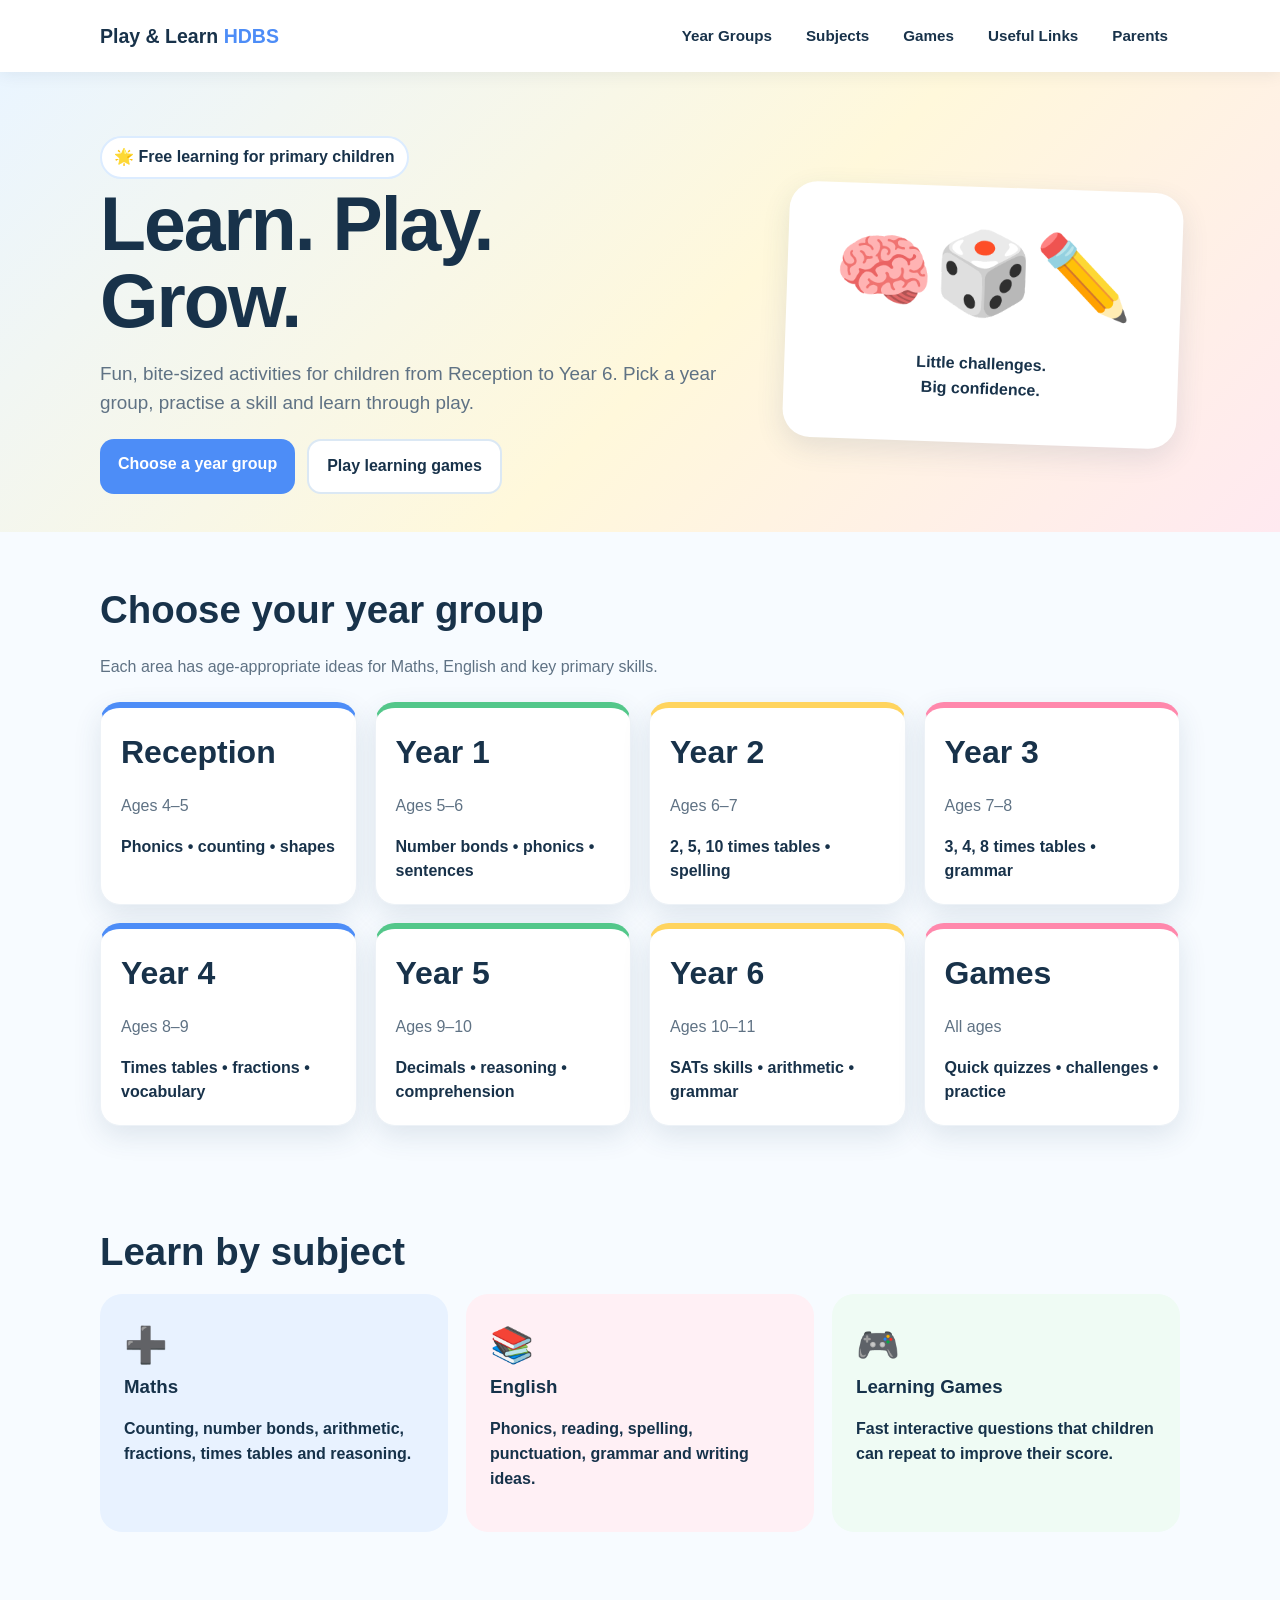
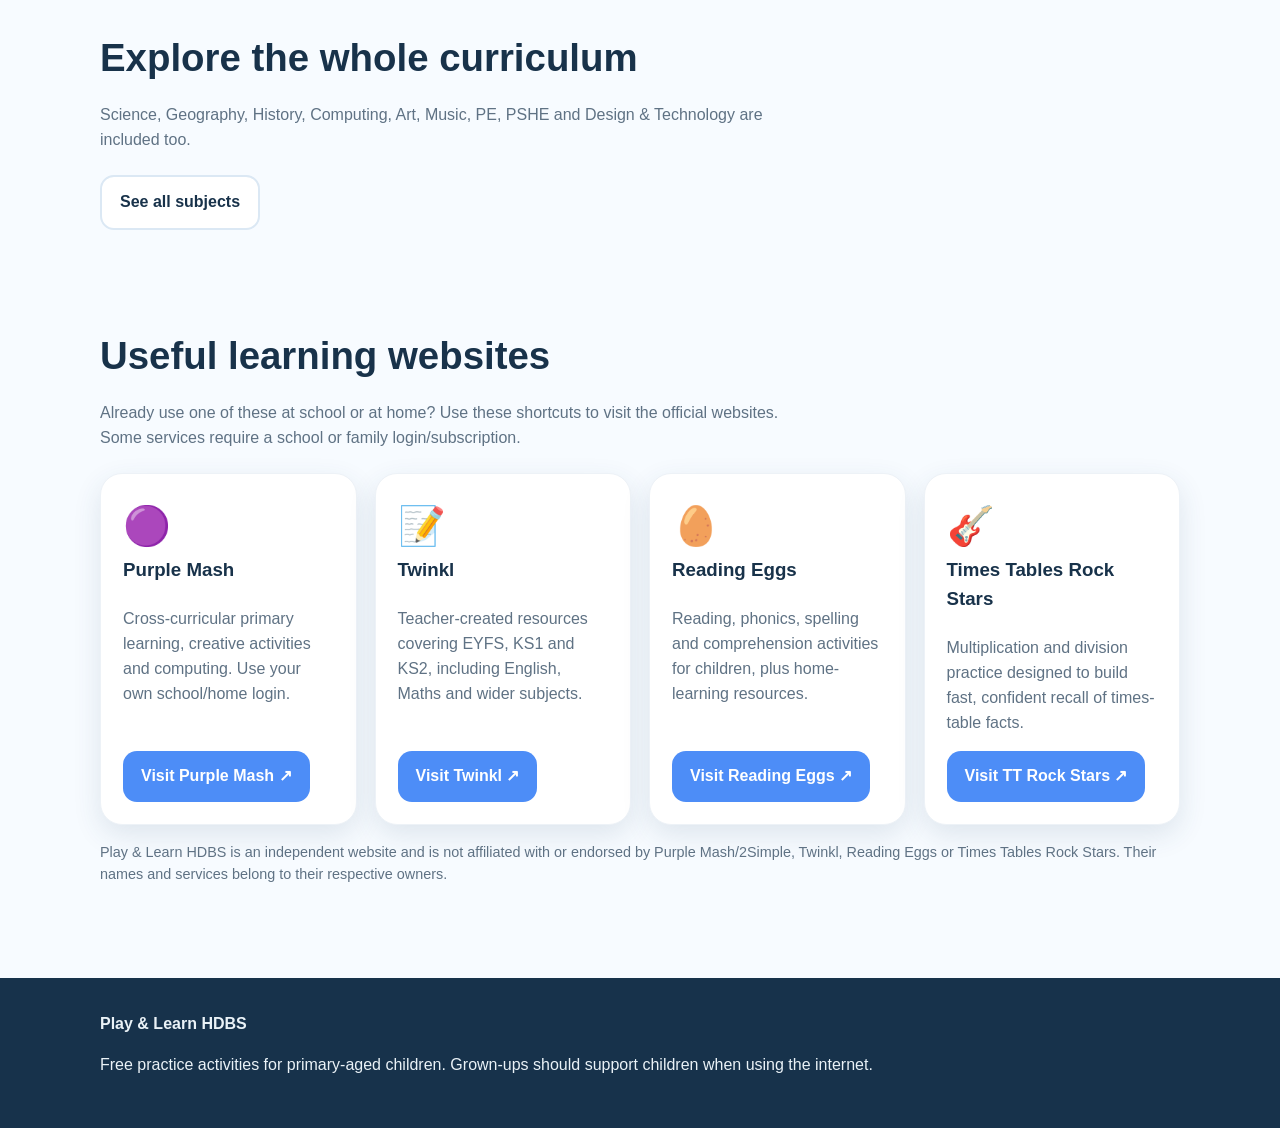
==== index.html @ 4436124d "Add files via upload" ====
<!doctype html>
<html lang="en-GB">
<head>
<meta charset="utf-8"><meta name="viewport" content="width=device-width,initial-scale=1">
<title>Play & Learn HDBS | Free Primary School Learning Games</title>
<meta name="description" content="Free primary school learning activities and games for Reception to Year 6. Practise maths, English, spelling, phonics, times tables and more.">
<meta name="robots" content="index,follow">
<link rel="stylesheet" href="styles.css">
</head>
<body>
<header><div class="wrap nav"><a class="brand" href="index.html">Play & Learn <span>HDBS</span></a>
<nav><a href="#years">Year Groups</a><a href="#subjects">Subjects</a><a href="games.html">Games</a><a href="#resources">Useful Links</a><a href="parents.html">Parents</a></nav></div></header>
<main>
<section class="hero"><div class="wrap hero-grid"><div>
<span class="badge">🌟 Free learning for primary children</span>
<h1>Learn. Play.<br>Grow.</h1>
<p class="lead">Fun, bite-sized activities for children from Reception to Year 6. Pick a year group, practise a skill and learn through play.</p>
<div class="buttons"><a class="btn" href="#years">Choose a year group</a><a class="btn alt" href="games.html">Play learning games</a></div>
</div><div class="hero-card"><div class="big">🧠🎲✏️</div><p>Little challenges.<br>Big confidence.</p></div></div></section>

<section id="years"><div class="wrap"><h2>Choose your year group</h2><p class="section-intro">Each area has age-appropriate ideas for Maths, English and key primary skills.</p>
<div class="grid">
<a class="card year-card" href="reception.html"><div class="num">Reception</div><p>Ages 4–5</p><strong>Phonics • counting • shapes</strong></a>
<a class="card year-card" href="year1.html"><div class="num">Year 1</div><p>Ages 5–6</p><strong>Number bonds • phonics • sentences</strong></a>
<a class="card year-card" href="year2.html"><div class="num">Year 2</div><p>Ages 6–7</p><strong>2, 5, 10 times tables • spelling</strong></a>
<a class="card year-card" href="year3.html"><div class="num">Year 3</div><p>Ages 7–8</p><strong>3, 4, 8 times tables • grammar</strong></a>
<a class="card year-card" href="year4.html"><div class="num">Year 4</div><p>Ages 8–9</p><strong>Times tables • fractions • vocabulary</strong></a>
<a class="card year-card" href="year5.html"><div class="num">Year 5</div><p>Ages 9–10</p><strong>Decimals • reasoning • comprehension</strong></a>
<a class="card year-card" href="year6.html"><div class="num">Year 6</div><p>Ages 10–11</p><strong>SATs skills • arithmetic • grammar</strong></a>
<a class="card year-card" href="games.html"><div class="num">Games</div><p>All ages</p><strong>Quick quizzes • challenges • practice</strong></a>
</div></div></section>

<section id="subjects"><div class="wrap"><h2>Learn by subject</h2><div class="subjects">
<div class="subject maths"><div class="icon">➕</div><h3>Maths</h3><p>Counting, number bonds, arithmetic, fractions, times tables and reasoning.</p></div>
<div class="subject english"><div class="icon">📚</div><h3>English</h3><p>Phonics, reading, spelling, punctuation, grammar and writing ideas.</p></div>
<a href="games.html" class="subject games"><div class="icon">🎮</div><h3>Learning Games</h3><p>Fast interactive questions that children can repeat to improve their score.</p></a>
</div></div></section>

<section><div class="wrap"><h2>Explore the whole curriculum</h2><p class="section-intro">Science, Geography, History, Computing, Art, Music, PE, PSHE and Design & Technology are included too.</p><a class="btn alt" href="subjects.html">See all subjects</a></div></section>
<section id="resources"><div class="wrap">
<h2>Useful learning websites</h2>
<p class="section-intro">Already use one of these at school or at home? Use these shortcuts to visit the official websites. Some services require a school or family login/subscription.</p>
<div class="resource-grid">
<a class="resource-card" href="https://www.purplemash.com/" target="_blank" rel="noopener"><div class="resource-icon">🟣</div><h3>Purple Mash</h3><p>Cross-curricular primary learning, creative activities and computing. Use your own school/home login.</p><span class="btn">Visit Purple Mash ↗</span></a>
<a class="resource-card" href="https://www.twinkl.co.uk/" target="_blank" rel="noopener"><div class="resource-icon">📝</div><h3>Twinkl</h3><p>Teacher-created resources covering EYFS, KS1 and KS2, including English, Maths and wider subjects.</p><span class="btn">Visit Twinkl ↗</span></a>
<a class="resource-card" href="https://readingeggs.co.uk/" target="_blank" rel="noopener"><div class="resource-icon">🥚</div><h3>Reading Eggs</h3><p>Reading, phonics, spelling and comprehension activities for children, plus home-learning resources.</p><span class="btn">Visit Reading Eggs ↗</span></a>
<a class="resource-card" href="https://ttrockstars.com/" target="_blank" rel="noopener"><div class="resource-icon">🎸</div><h3>Times Tables Rock Stars</h3><p>Multiplication and division practice designed to build fast, confident recall of times-table facts.</p><span class="btn">Visit TT Rock Stars ↗</span></a>
</div>
<p class="tiny" style="margin-top:16px">Play & Learn HDBS is an independent website and is not affiliated with or endorsed by Purple Mash/2Simple, Twinkl, Reading Eggs or Times Tables Rock Stars. Their names and services belong to their respective owners.</p>
</div></section>

</main>
<footer><div class="wrap"><strong>Play & Learn HDBS</strong><p>Free practice activities for primary-aged children. Grown-ups should support children when using the internet.</p></div></footer>
</body></html>
---- styles.css ----
:root{
  --ink:#18324a;--muted:#5f7284;--bg:#f7fbff;--card:#ffffff;
  --blue:#4d8df7;--green:#53c78a;--yellow:#ffd45e;--pink:#ff88ac;
  --purple:#9b7cf7;--orange:#ff9f5a;--shadow:0 10px 28px rgba(42,72,105,.12)
}
*{box-sizing:border-box} body{margin:0;font-family:Arial,Helvetica,sans-serif;background:var(--bg);color:var(--ink);line-height:1.55}
a{color:inherit;text-decoration:none} .wrap{max-width:1120px;margin:auto;padding:0 20px}
header{background:#fff;position:sticky;top:0;z-index:5;box-shadow:0 2px 16px rgba(31,54,80,.08)}
.nav{display:flex;align-items:center;justify-content:space-between;min-height:72px;gap:16px}
.brand{font-weight:900;font-size:1.22rem}.brand span{color:var(--blue)}
nav{display:flex;gap:10px;flex-wrap:wrap} nav a{padding:9px 12px;border-radius:999px;font-weight:700;font-size:.95rem}
nav a:hover{background:#edf5ff}
.hero{padding:64px 0 38px;background:linear-gradient(135deg,#eaf5ff,#fff8db 55%,#ffe9f0)}
.hero-grid{display:grid;grid-template-columns:1.25fr .75fr;gap:30px;align-items:center}
h1{font-size:clamp(2.3rem,6vw,4.7rem);line-height:1.02;margin:.1em 0 .25em;letter-spacing:-2px}
h2{font-size:clamp(1.7rem,3vw,2.5rem);margin:0 0 12px} h3{margin:0 0 7px}
.lead{font-size:1.18rem;color:var(--muted);max-width:700px}
.badge{display:inline-block;background:#fff;border:2px solid #dcecff;border-radius:999px;padding:7px 12px;font-weight:800}
.hero-card{background:#fff;border-radius:28px;padding:25px;box-shadow:var(--shadow);transform:rotate(2deg)}
.hero-card .big{font-size:5rem;text-align:center}.hero-card p{text-align:center;font-weight:800}
.buttons{display:flex;gap:12px;flex-wrap:wrap;margin-top:22px}
.btn{display:inline-block;padding:13px 18px;border-radius:14px;background:var(--blue);color:#fff;font-weight:900;border:0;cursor:pointer;font-size:1rem}
.btn.alt{background:#fff;color:var(--ink);border:2px solid #dbe8f4}
section{padding:48px 0}.section-intro{max-width:700px;color:var(--muted);margin-bottom:22px}
.grid{display:grid;grid-template-columns:repeat(4,1fr);gap:18px}
.card{background:#fff;border-radius:20px;padding:20px;box-shadow:var(--shadow);border:1px solid #edf2f7}
.year-card{position:relative;overflow:hidden;min-height:185px}.year-card .num{font-size:2rem;font-weight:900}.year-card p{color:var(--muted)}
.year-card:nth-child(4n+1){border-top:6px solid var(--blue)}.year-card:nth-child(4n+2){border-top:6px solid var(--green)}
.year-card:nth-child(4n+3){border-top:6px solid var(--yellow)}.year-card:nth-child(4n+4){border-top:6px solid var(--pink)}
.subjects{display:grid;grid-template-columns:repeat(3,1fr);gap:18px}.subject{padding:24px;border-radius:22px;color:#16324a;font-weight:800}
.maths{background:#e8f2ff}.english{background:#fff0f5}.games{background:#effbf4}
.icon{font-size:2.2rem}.tiny{font-size:.9rem;color:var(--muted)}
footer{background:#17324b;color:#eaf2f7;padding:34px 0;margin-top:30px} footer a{text-decoration:underline}
.page-hero{padding:44px 0 28px;background:linear-gradient(135deg,#eef6ff,#fff)}
.lesson-grid{display:grid;grid-template-columns:repeat(3,1fr);gap:17px}.lesson{background:#fff;border-radius:18px;padding:18px;border-left:6px solid var(--blue);box-shadow:var(--shadow)}
.activity{background:#fff;border-radius:22px;padding:24px;box-shadow:var(--shadow);margin-top:20px}
.gamebox{max-width:720px}.question{font-size:2rem;font-weight:900;margin:15px 0}.answers{display:grid;grid-template-columns:repeat(2,1fr);gap:12px}
.answer{padding:14px;border:2px solid #dbe6ef;background:#fff;border-radius:14px;font-size:1.05rem;font-weight:800;cursor:pointer}
.answer:hover{border-color:var(--blue);background:#f4f8ff}.feedback{font-weight:900;min-height:28px;margin-top:12px}
.score{font-weight:800;color:var(--muted)}
.spell-input{padding:14px;border:2px solid #ccdbea;border-radius:12px;font-size:1.15rem;width:min(100%,360px)}
.notice{background:#fff8d8;border:1px solid #f3df87;padding:13px 16px;border-radius:14px}
@media(max-width:850px){.hero-grid{grid-template-columns:1fr}.grid{grid-template-columns:repeat(2,1fr)}.subjects,.lesson-grid{grid-template-columns:1fr}.hero-card{display:none}}
@media(max-width:520px){nav{display:none}.grid{grid-template-columns:1fr}.hero{padding-top:42px}.answers{grid-template-columns:1fr}h1{letter-spacing:-1px}}

.resource-grid{display:grid;grid-template-columns:repeat(4,1fr);gap:18px}
.resource-card{background:#fff;border-radius:22px;padding:22px;box-shadow:var(--shadow);border:1px solid #edf2f7;display:flex;flex-direction:column;min-height:220px}
.resource-card .resource-icon{font-size:2.4rem}.resource-card p{color:var(--muted);flex:1}.resource-card .btn{align-self:flex-start}
.curriculum-grid{display:grid;grid-template-columns:repeat(3,1fr);gap:16px}.curriculum-card{background:#fff;padding:20px;border-radius:18px;box-shadow:var(--shadow)}
@media(max-width:850px){.resource-grid{grid-template-columns:repeat(2,1fr)}}
@media(max-width:520px){.resource-grid,.curriculum-grid{grid-template-columns:1fr}}
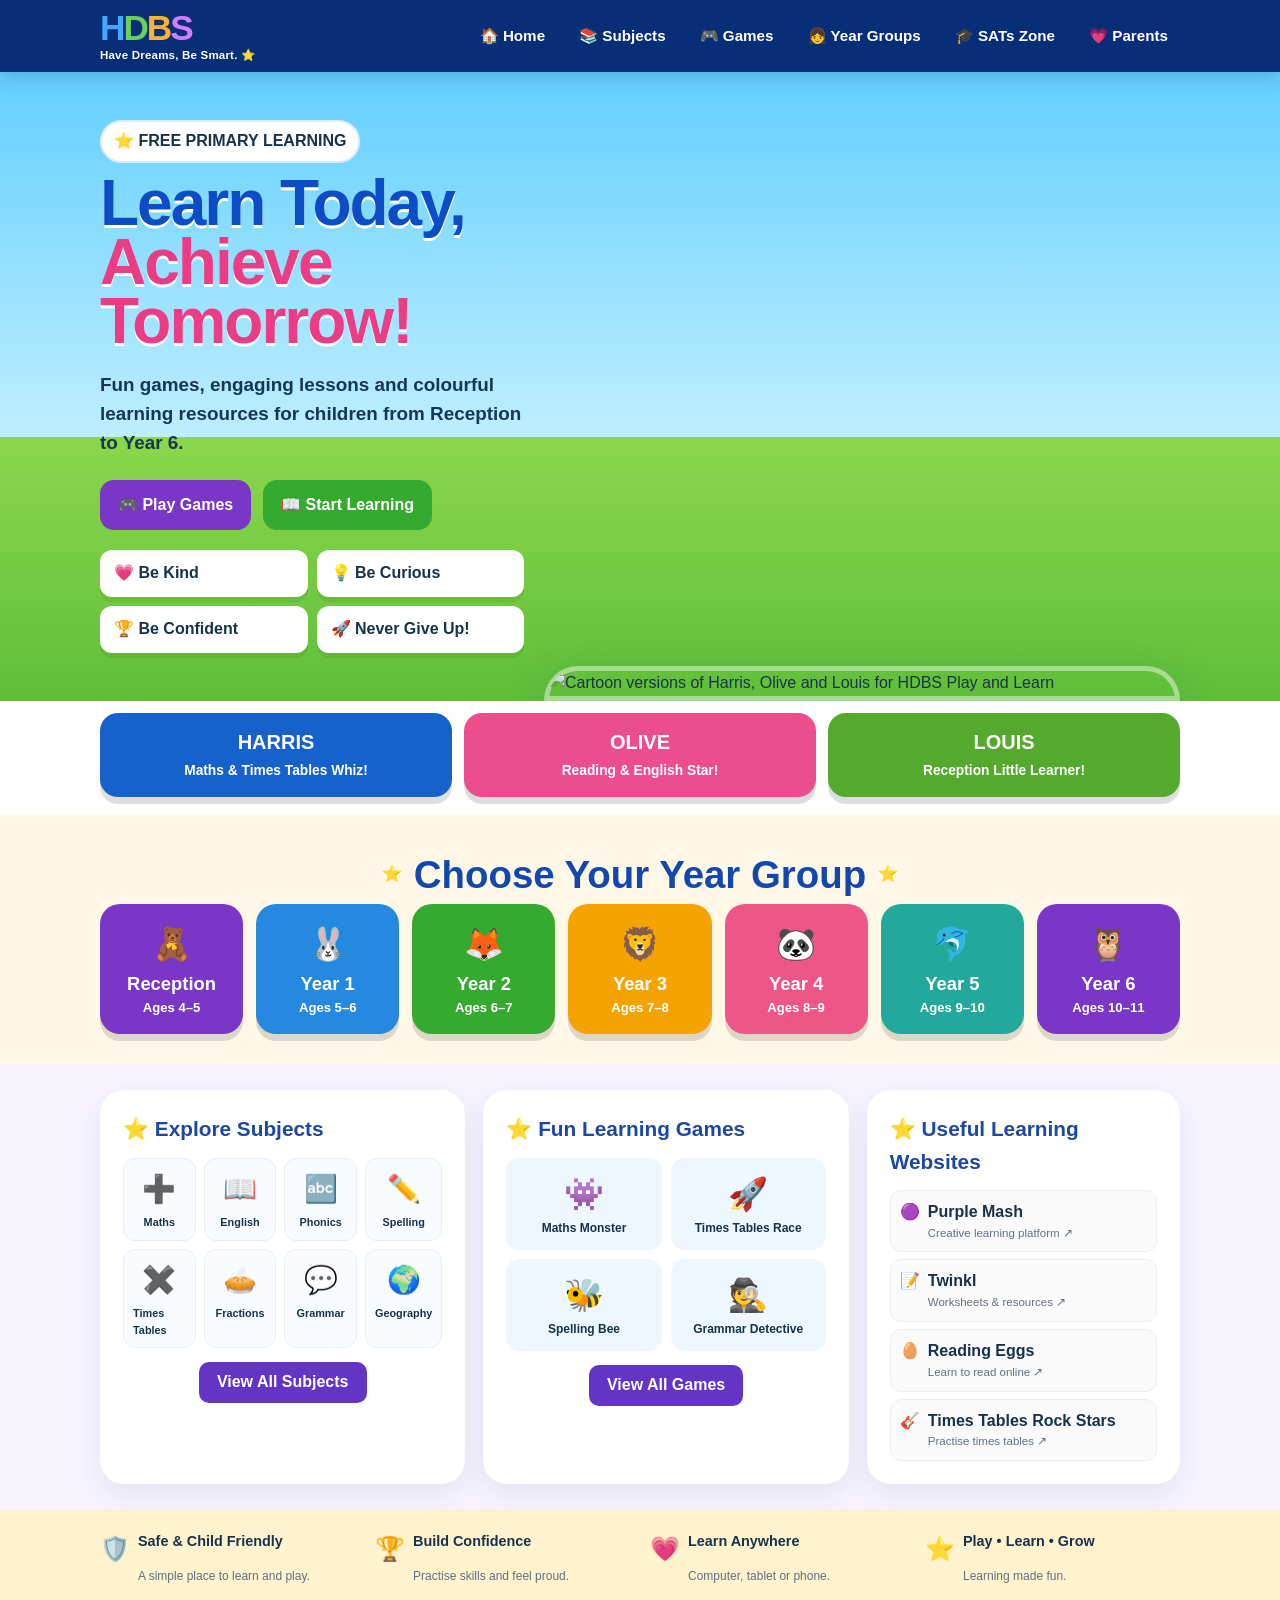
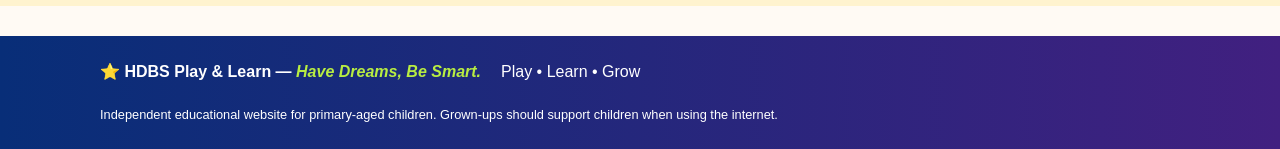
==== commit 829cf53b: "Add files via upload" ====
--- a/index.html
+++ b/index.html
@@ -1,54 +1,135 @@
 <!doctype html>
 <html lang="en-GB">
 <head>
-<meta charset="utf-8"><meta name="viewport" content="width=device-width,initial-scale=1">
-<title>Play & Learn HDBS | Free Primary School Learning Games</title>
-<meta name="description" content="Free primary school learning activities and games for Reception to Year 6. Practise maths, English, spelling, phonics, times tables and more.">
+<meta charset="utf-8">
+<meta name="viewport" content="width=device-width,initial-scale=1">
+<title>HDBS Play & Learn | Have Dreams, Be Smart</title>
+<meta name="description" content="HDBS Play & Learn — Have Dreams, Be Smart. Free colourful primary learning games and activities for Reception to Year 6.">
 <meta name="robots" content="index,follow">
-<link rel="stylesheet" href="styles.css">
+<link rel="canonical" href="https://hdbs-pl.github.io/hdbs-play-and-learn/">
+<link rel="stylesheet" href="styles.css?v=20260829v2">
 </head>
 <body>
-<header><div class="wrap nav"><a class="brand" href="index.html">Play & Learn <span>HDBS</span></a>
-<nav><a href="#years">Year Groups</a><a href="#subjects">Subjects</a><a href="games.html">Games</a><a href="#resources">Useful Links</a><a href="parents.html">Parents</a></nav></div></header>
+<header class="topbar">
+  <div class="wrap nav">
+    <a class="brand" href="index.html" aria-label="HDBS home">
+      <span class="letters"><b>H</b><b>D</b><b>B</b><b>S</b></span>
+      <small>Have Dreams, Be Smart. ⭐</small>
+    </a>
+    <nav>
+      <a href="index.html">🏠 Home</a>
+      <a href="subjects.html">📚 Subjects</a>
+      <a href="games.html">🎮 Games</a>
+      <a href="#years">👧 Year Groups</a>
+      <a href="year6.html">🎓 SATs Zone</a>
+      <a href="parents.html">💗 Parents</a>
+    </nav>
+  </div>
+</header>
+
 <main>
-<section class="hero"><div class="wrap hero-grid"><div>
-<span class="badge">🌟 Free learning for primary children</span>
-<h1>Learn. Play.<br>Grow.</h1>
-<p class="lead">Fun, bite-sized activities for children from Reception to Year 6. Pick a year group, practise a skill and learn through play.</p>
-<div class="buttons"><a class="btn" href="#years">Choose a year group</a><a class="btn alt" href="games.html">Play learning games</a></div>
-</div><div class="hero-card"><div class="big">🧠🎲✏️</div><p>Little challenges.<br>Big confidence.</p></div></div></section>
+<section class="hero-v2">
+  <div class="wrap hero-v2-grid">
+    <div class="hero-copy-v2">
+      <span class="badge">⭐ FREE PRIMARY LEARNING</span>
+      <h1>Learn Today,<br><span>Achieve Tomorrow!</span></h1>
+      <p>Fun games, engaging lessons and colourful learning resources for children from Reception to Year 6.</p>
+      <div class="buttons">
+        <a class="btn purple" href="games.html">🎮 Play Games</a>
+        <a class="btn green" href="#years">📖 Start Learning</a>
+      </div>
+      <div class="values-board">
+        <span>💗 Be Kind</span>
+        <span>💡 Be Curious</span>
+        <span>🏆 Be Confident</span>
+        <span>🚀 Never Give Up!</span>
+      </div>
+    </div>
+    <div class="hero-art">
+      <img src="assets/hdbs-harris-olive-louis.png?v=20260829v2" alt="Cartoon versions of Harris, Olive and Louis for HDBS Play and Learn">
+    </div>
+  </div>
+</section>
 
-<section id="years"><div class="wrap"><h2>Choose your year group</h2><p class="section-intro">Each area has age-appropriate ideas for Maths, English and key primary skills.</p>
-<div class="grid">
-<a class="card year-card" href="reception.html"><div class="num">Reception</div><p>Ages 4–5</p><strong>Phonics • counting • shapes</strong></a>
-<a class="card year-card" href="year1.html"><div class="num">Year 1</div><p>Ages 5–6</p><strong>Number bonds • phonics • sentences</strong></a>
-<a class="card year-card" href="year2.html"><div class="num">Year 2</div><p>Ages 6–7</p><strong>2, 5, 10 times tables • spelling</strong></a>
-<a class="card year-card" href="year3.html"><div class="num">Year 3</div><p>Ages 7–8</p><strong>3, 4, 8 times tables • grammar</strong></a>
-<a class="card year-card" href="year4.html"><div class="num">Year 4</div><p>Ages 8–9</p><strong>Times tables • fractions • vocabulary</strong></a>
-<a class="card year-card" href="year5.html"><div class="num">Year 5</div><p>Ages 9–10</p><strong>Decimals • reasoning • comprehension</strong></a>
-<a class="card year-card" href="year6.html"><div class="num">Year 6</div><p>Ages 10–11</p><strong>SATs skills • arithmetic • grammar</strong></a>
-<a class="card year-card" href="games.html"><div class="num">Games</div><p>All ages</p><strong>Quick quizzes • challenges • practice</strong></a>
-</div></div></section>
+<section class="character-strip">
+  <div class="wrap character-grid">
+    <div class="character harris"><strong>HARRIS</strong><span>Maths & Times Tables Whiz!</span></div>
+    <div class="character olive"><strong>OLIVE</strong><span>Reading & English Star!</span></div>
+    <div class="character louis"><strong>LOUIS</strong><span>Reception Little Learner!</span></div>
+  </div>
+</section>
 
-<section id="subjects"><div class="wrap"><h2>Learn by subject</h2><div class="subjects">
-<div class="subject maths"><div class="icon">➕</div><h3>Maths</h3><p>Counting, number bonds, arithmetic, fractions, times tables and reasoning.</p></div>
-<div class="subject english"><div class="icon">📚</div><h3>English</h3><p>Phonics, reading, spelling, punctuation, grammar and writing ideas.</p></div>
-<a href="games.html" class="subject games"><div class="icon">🎮</div><h3>Learning Games</h3><p>Fast interactive questions that children can repeat to improve their score.</p></a>
-</div></div></section>
+<section id="years" class="years">
+  <div class="wrap">
+    <div class="section-title">⭐ <h2>Choose Your Year Group</h2> ⭐</div>
+    <div class="year-grid">
+      <a href="reception.html" class="yc purple">🧸<strong>Reception</strong><small>Ages 4–5</small></a>
+      <a href="year1.html" class="yc blue">🐰<strong>Year 1</strong><small>Ages 5–6</small></a>
+      <a href="year2.html" class="yc green">🦊<strong>Year 2</strong><small>Ages 6–7</small></a>
+      <a href="year3.html" class="yc orange">🦁<strong>Year 3</strong><small>Ages 7–8</small></a>
+      <a href="year4.html" class="yc pink">🐼<strong>Year 4</strong><small>Ages 8–9</small></a>
+      <a href="year5.html" class="yc teal">🐬<strong>Year 5</strong><small>Ages 9–10</small></a>
+      <a href="year6.html" class="yc purple">🦉<strong>Year 6</strong><small>Ages 10–11</small></a>
+    </div>
+  </div>
+</section>
 
-<section><div class="wrap"><h2>Explore the whole curriculum</h2><p class="section-intro">Science, Geography, History, Computing, Art, Music, PE, PSHE and Design & Technology are included too.</p><a class="btn alt" href="subjects.html">See all subjects</a></div></section>
-<section id="resources"><div class="wrap">
-<h2>Useful learning websites</h2>
-<p class="section-intro">Already use one of these at school or at home? Use these shortcuts to visit the official websites. Some services require a school or family login/subscription.</p>
-<div class="resource-grid">
-<a class="resource-card" href="https://www.purplemash.com/" target="_blank" rel="noopener"><div class="resource-icon">🟣</div><h3>Purple Mash</h3><p>Cross-curricular primary learning, creative activities and computing. Use your own school/home login.</p><span class="btn">Visit Purple Mash ↗</span></a>
-<a class="resource-card" href="https://www.twinkl.co.uk/" target="_blank" rel="noopener"><div class="resource-icon">📝</div><h3>Twinkl</h3><p>Teacher-created resources covering EYFS, KS1 and KS2, including English, Maths and wider subjects.</p><span class="btn">Visit Twinkl ↗</span></a>
-<a class="resource-card" href="https://readingeggs.co.uk/" target="_blank" rel="noopener"><div class="resource-icon">🥚</div><h3>Reading Eggs</h3><p>Reading, phonics, spelling and comprehension activities for children, plus home-learning resources.</p><span class="btn">Visit Reading Eggs ↗</span></a>
-<a class="resource-card" href="https://ttrockstars.com/" target="_blank" rel="noopener"><div class="resource-icon">🎸</div><h3>Times Tables Rock Stars</h3><p>Multiplication and division practice designed to build fast, confident recall of times-table facts.</p><span class="btn">Visit TT Rock Stars ↗</span></a>
-</div>
-<p class="tiny" style="margin-top:16px">Play & Learn HDBS is an independent website and is not affiliated with or endorsed by Purple Mash/2Simple, Twinkl, Reading Eggs or Times Tables Rock Stars. Their names and services belong to their respective owners.</p>
-</div></section>
+<section class="home-panels">
+  <div class="wrap triple">
+    <div class="panel">
+      <h2>⭐ Explore Subjects</h2>
+      <div class="subject-icons">
+        <a href="subjects.html">➕<small>Maths</small></a>
+        <a href="subjects.html">📖<small>English</small></a>
+        <a href="subjects.html">🔤<small>Phonics</small></a>
+        <a href="subjects.html">✏️<small>Spelling</small></a>
+        <a href="subjects.html">✖️<small>Times Tables</small></a>
+        <a href="subjects.html">🥧<small>Fractions</small></a>
+        <a href="subjects.html">💬<small>Grammar</small></a>
+        <a href="subjects.html">🌍<small>Geography</small></a>
+      </div>
+      <a class="mini-btn" href="subjects.html">View All Subjects</a>
+    </div>
 
+    <div class="panel">
+      <h2>⭐ Fun Learning Games</h2>
+      <div class="game-cards">
+        <a href="games.html">👾<strong>Maths Monster</strong></a>
+        <a href="games.html">🚀<strong>Times Tables Race</strong></a>
+        <a href="games.html">🐝<strong>Spelling Bee</strong></a>
+        <a href="games.html">🕵️<strong>Grammar Detective</strong></a>
+      </div>
+      <a class="mini-btn" href="games.html">View All Games</a>
+    </div>
+
+    <div class="panel">
+      <h2>⭐ Useful Learning Websites</h2>
+      <div class="links">
+        <a href="https://www.purplemash.com/" target="_blank" rel="noopener">🟣 <b>Purple Mash</b><small>Creative learning platform ↗</small></a>
+        <a href="https://www.twinkl.co.uk/" target="_blank" rel="noopener">📝 <b>Twinkl</b><small>Worksheets & resources ↗</small></a>
+        <a href="https://readingeggs.co.uk/" target="_blank" rel="noopener">🥚 <b>Reading Eggs</b><small>Learn to read online ↗</small></a>
+        <a href="https://ttrockstars.com/" target="_blank" rel="noopener">🎸 <b>Times Tables Rock Stars</b><small>Practise times tables ↗</small></a>
+      </div>
+    </div>
+  </div>
+</section>
+
+<section class="trust">
+  <div class="wrap trust-grid">
+    <div>🛡️ <b>Safe & Child Friendly</b><small>A simple place to learn and play.</small></div>
+    <div>🏆 <b>Build Confidence</b><small>Practise skills and feel proud.</small></div>
+    <div>💗 <b>Learn Anywhere</b><small>Computer, tablet or phone.</small></div>
+    <div>⭐ <b>Play • Learn • Grow</b><small>Learning made fun.</small></div>
+  </div>
+</section>
 </main>
-<footer><div class="wrap"><strong>Play & Learn HDBS</strong><p>Free practice activities for primary-aged children. Grown-ups should support children when using the internet.</p></div></footer>
-</body></html>+
+<footer>
+  <div class="wrap">
+    <strong>⭐ HDBS Play & Learn — <em>Have Dreams, Be Smart.</em></strong>
+    <span>Play • Learn • Grow</span>
+    <p>Independent educational website for primary-aged children. Grown-ups should support children when using the internet.</p>
+  </div>
+</footer>
+</body>
+</html>
--- a/styles.css
+++ b/styles.css
@@ -50,3 +50,32 @@
 .curriculum-grid{display:grid;grid-template-columns:repeat(3,1fr);gap:16px}.curriculum-card{background:#fff;padding:20px;border-radius:18px;box-shadow:var(--shadow)}
 @media(max-width:850px){.resource-grid{grid-template-columns:repeat(2,1fr)}}
 @media(max-width:520px){.resource-grid,.curriculum-grid{grid-template-columns:1fr}}
+/* HDBS colourful homepage */
+.brand{display:grid;grid-template-columns:repeat(4,auto);align-items:end;column-gap:1px;font-size:2rem;line-height:.9}.brand b:nth-child(1){color:#1565d8}.brand b:nth-child(2){color:#36a83e}.brand b:nth-child(3){color:#ff8a00}.brand b:nth-child(4){color:#7c35bd}.brand small{grid-column:1/5;font-size:.57rem;color:#263b74;margin-top:7px;letter-spacing:.2px}.hero-new{padding:28px 0 0;background:linear-gradient(#85d9ff 0,#d8f4ff 56%,#80d44b 57%,#55bd39 100%);overflow:hidden}.hero-new-grid{display:grid;grid-template-columns:.9fr 1.35fr;align-items:center;gap:20px}.hero-copy{padding:20px 0 44px}.hero-copy h1{color:#1751bd;text-shadow:0 2px white;font-size:clamp(2.8rem,5vw,5.1rem)}.hero-copy h1 span{color:#ee3d83}.hero-copy p{font-size:1.16rem;font-weight:700;max-width:520px}.purple{background:#7936c7}.green{background:#35a930}.values{display:grid;grid-template-columns:1fr 1fr;gap:8px;margin-top:22px}.values span{background:#fff9;padding:8px 12px;border-radius:12px;font-weight:900}.family-art{align-self:end;position:relative}.family-art img{width:100%;display:block;border-radius:28px 28px 0 0;box-shadow:0 8px 30px #18508133}.kid-labels{display:flex;justify-content:space-around;position:absolute;left:5%;right:5%;bottom:4%;gap:10px}.kid-labels span{background:#135cc8;color:#fff;border:3px solid white;padding:6px 14px;border-radius:14px;text-align:center;font-weight:900;box-shadow:0 5px 10px #0003}.kid-labels span:nth-child(2){background:#ef4f8c}.kid-labels span:nth-child(3){background:#4aaa2d}.kid-labels small{font-size:.68rem}.years{padding:30px 0;background:#fff}.section-title{display:flex;align-items:center;justify-content:center;gap:12px;color:#1247ad}.section-title h2{margin:0}.year-grid{display:grid;grid-template-columns:repeat(7,1fr);gap:13px}.yc{min-height:130px;border-radius:20px;color:#fff;display:flex;flex-direction:column;align-items:center;justify-content:center;font-size:2rem;box-shadow:0 7px 0 #0002;transition:.15s}.yc:hover{transform:translateY(-4px)}.yc strong{font-size:1.15rem}.yc small{font-size:.82rem;font-weight:800}.blue{background:#2589df}.orange{background:#f5a300}.pink{background:#ed5686}.teal{background:#23a99b}.home-panels{padding:26px 0;background:#fffaf1}.triple{display:grid;grid-template-columns:1.05fr 1.05fr .9fr;gap:18px}.panel{background:#fff;border:1px solid #e9e9ef;border-radius:24px;padding:20px;box-shadow:0 7px 22px #2c49701a}.panel h2{font-size:1.3rem;color:#1c48a5}.subject-icons{display:grid;grid-template-columns:repeat(4,1fr);gap:8px}.subject-icons a{display:flex;flex-direction:column;align-items:center;background:#f8fbff;border:1px solid #e7eef8;border-radius:12px;padding:9px;font-size:1.7rem}.subject-icons small{font-size:.68rem;font-weight:800;margin-top:4px}.game-cards{display:grid;grid-template-columns:1fr 1fr;gap:9px}.game-cards a{background:#eef7ff;border-radius:14px;padding:12px;font-size:2rem;text-align:center}.game-cards strong{display:block;font-size:.75rem}.mini-btn{display:block;width:max-content;margin:14px auto 0;background:#6434c4;color:white;font-weight:900;padding:8px 18px;border-radius:10px}.links{display:grid;gap:7px}.links a{display:grid;grid-template-columns:auto 1fr;column-gap:8px;background:#fafafa;border:1px solid #eee;padding:9px;border-radius:11px}.links small{grid-column:2;font-size:.72rem;color:#617184}.trust{padding:20px 0;background:#fff}.trust-grid{display:grid;grid-template-columns:repeat(4,1fr);gap:20px}.trust-grid div{display:grid;grid-template-columns:auto 1fr;column-gap:8px;font-size:1.5rem}.trust-grid b{font-size:.9rem}.trust-grid small{grid-column:2;font-size:.75rem;color:#607080}footer{background:#102f72;color:#fff;padding:24px 0}footer .wrap{display:flex;gap:20px;align-items:center;flex-wrap:wrap}footer em{color:#b8ed42}footer p{font-size:.8rem;margin:0}
+@media(max-width:900px){.hero-new-grid,.triple{grid-template-columns:1fr}.family-art{order:-1}.year-grid{grid-template-columns:repeat(4,1fr)}.trust-grid{grid-template-columns:1fr 1fr}.nav{align-items:flex-start;padding-top:10px;padding-bottom:10px}.nav nav{justify-content:flex-end}.kid-labels{display:none}}
+@media(max-width:600px){.year-grid{grid-template-columns:repeat(2,1fr)}.subject-icons{grid-template-columns:repeat(4,1fr)}.trust-grid{grid-template-columns:1fr}.hero-copy{text-align:center}.values{grid-template-columns:1fr}.nav{display:block}.nav nav{margin-top:12px}.nav nav a{font-size:.78rem;padding:6px}.family-art img{border-radius:18px}.hero-new{padding-top:10px}}
+
+/* ===== HDBS V2 FINAL - 29 AUG 2026 ===== */
+body{background:#fffaf4}
+.topbar{background:#082e78;color:#fff;position:sticky;top:0;z-index:20;box-shadow:0 4px 18px #001d5530}
+.topbar nav a{color:#fff}.topbar nav a:hover{background:#ffffff20}
+.brand{display:block!important;line-height:1}
+.brand .letters{display:block;font-size:2.2rem;font-weight:1000;letter-spacing:-2px}
+.brand .letters b:nth-child(1){color:#44a8ff}.brand .letters b:nth-child(2){color:#68d05b}.brand .letters b:nth-child(3){color:#ffb12f}.brand .letters b:nth-child(4){color:#d57cff}
+.brand small{display:block!important;color:#fff!important;font-size:.72rem!important;margin-top:5px!important}
+.hero-v2{padding:28px 0 0;background:
+linear-gradient(180deg,#63cfff 0%,#bfeeff 58%,#8bd74d 58%,#60be39 100%);overflow:hidden}
+.hero-v2-grid{display:grid;grid-template-columns:.9fr 1.35fr;align-items:center;gap:20px}
+.hero-copy-v2{padding:20px 0 48px}
+.hero-copy-v2 h1{font-size:clamp(3rem,5vw,5.6rem);line-height:.92;color:#0c4cc5;text-shadow:0 3px 0 #fff;margin:.18em 0 .25em}
+.hero-copy-v2 h1 span{color:#ed3c86}
+.hero-copy-v2 p{font-size:1.18rem;font-weight:800;max-width:520px;color:#143757}
+.hero-art{align-self:end}.hero-art img{width:100%;display:block;border-radius:34px 34px 0 0;box-shadow:0 16px 45px #0a4f7a45;border:5px solid #ffffff70}
+.values-board{display:grid;grid-template-columns:1fr 1fr;gap:9px;margin-top:20px}.values-board span{background:#fff;border:2px solid #ffffffcc;padding:9px 12px;border-radius:12px;font-weight:900;box-shadow:0 5px 0 #00000010}
+.character-strip{background:#fff;padding:12px 0 18px}.character-grid{display:grid;grid-template-columns:repeat(3,1fr);gap:12px}
+.character{color:#fff;border-radius:18px;padding:14px 18px;text-align:center;box-shadow:0 7px 0 #0002}.character strong{display:block;font-size:1.25rem}.character span{font-size:.86rem;font-weight:800}.harris{background:#1762ca}.olive{background:#ec4d8d}.louis{background:#55a92f}
+.years{background:#fff8e7!important}.home-panels{background:#f7f4ff!important}.panel{border:3px solid #ffffff;box-shadow:0 10px 30px #243c6817}
+.trust{background:#fff3cf!important}
+footer{background:linear-gradient(90deg,#082e78,#412080)!important}
+@media(max-width:900px){.hero-v2-grid{grid-template-columns:1fr}.hero-art{order:-1}.character-grid{grid-template-columns:1fr}.hero-copy-v2{text-align:center}.values-board{max-width:520px;margin:18px auto 0}}
+@media(max-width:600px){.hero-v2{padding-top:10px}.hero-art img{border-radius:20px}.values-board{grid-template-columns:1fr}}
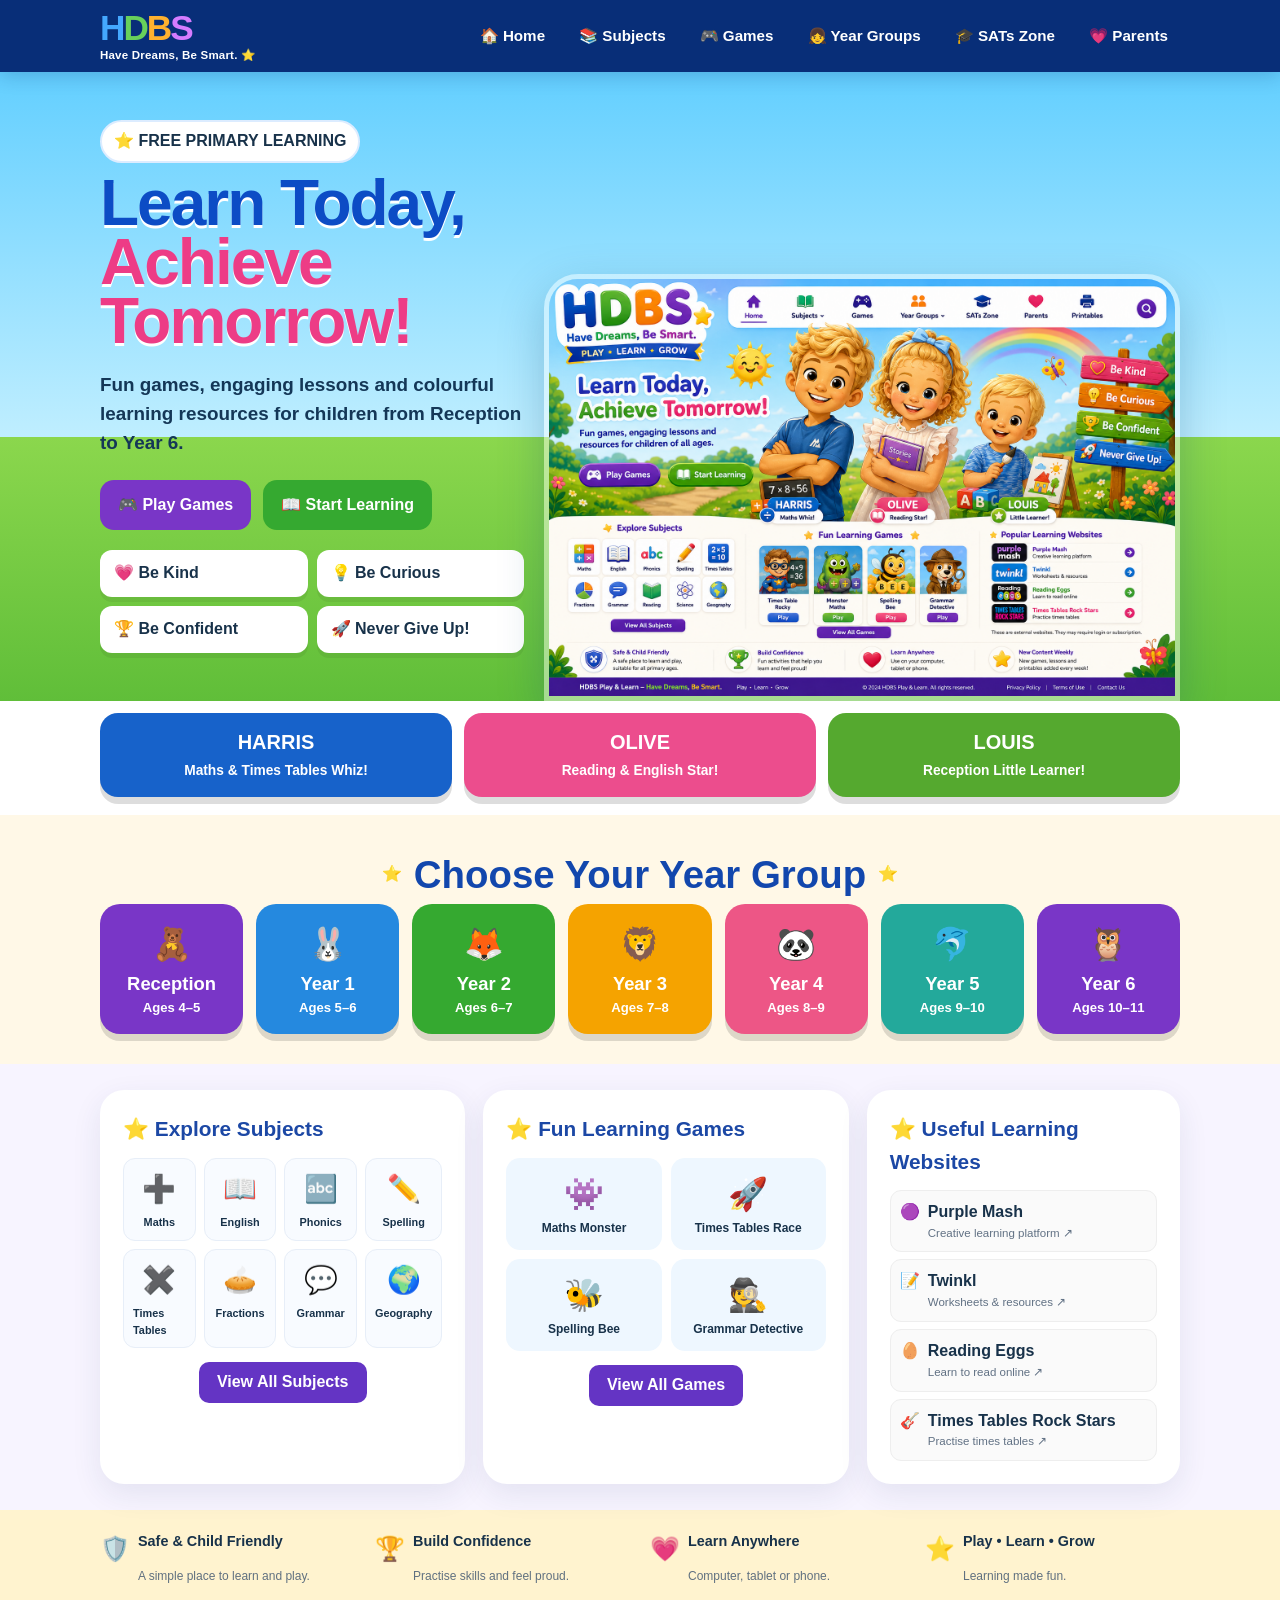
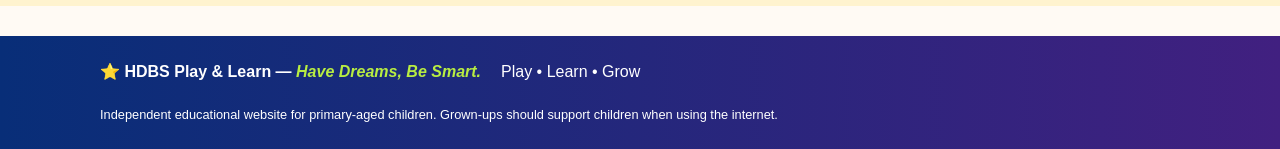
==== commit 726886f7: "Update image source path in index.html" ====
--- a/index.html
+++ b/index.html
@@ -46,7 +46,7 @@
       </div>
     </div>
     <div class="hero-art">
-      <img src="assets/hdbs-harris-olive-louis.png?v=20260829v2" alt="Cartoon versions of Harris, Olive and Louis for HDBS Play and Learn">
+      <img src="hdbs-harris-olive-louis.png?v=20260829v2" alt="Cartoon versions of Harris, Olive and Louis for HDBS Play and Learn">
     </div>
   </div>
 </section>
